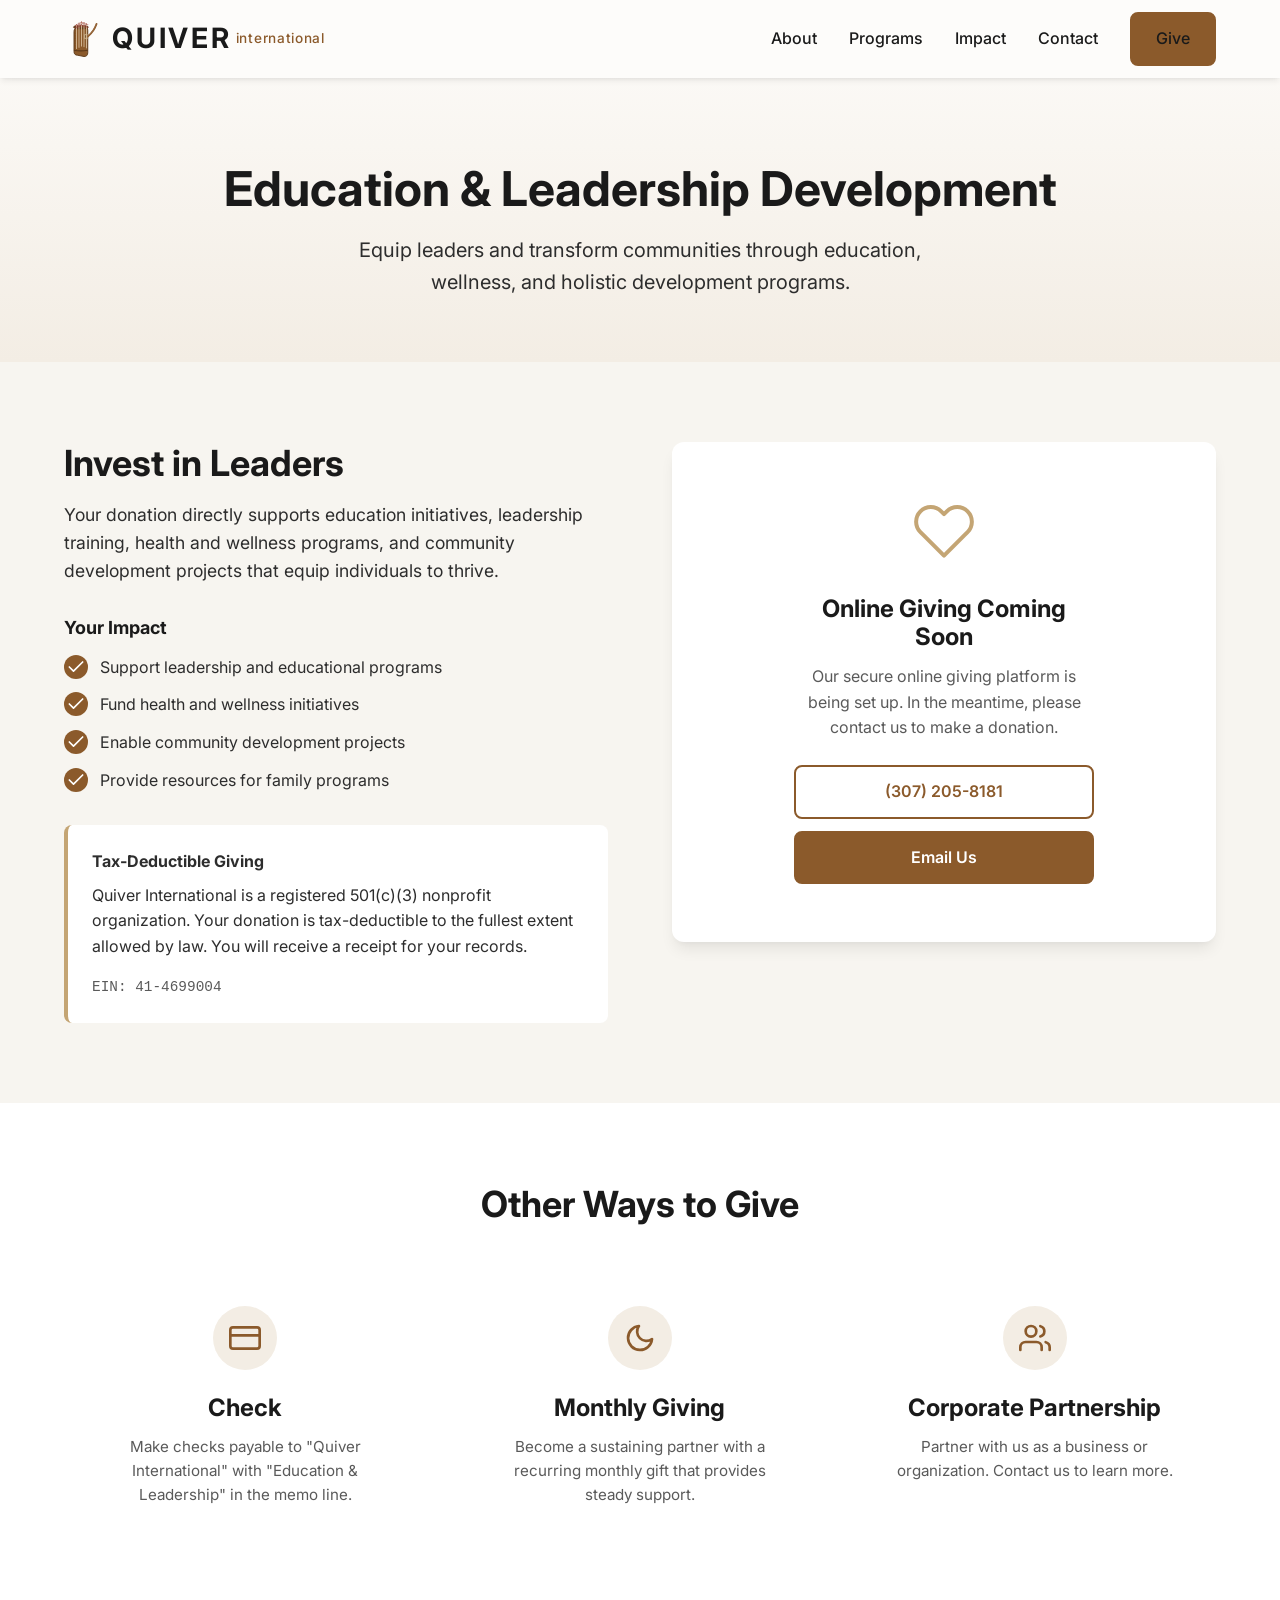
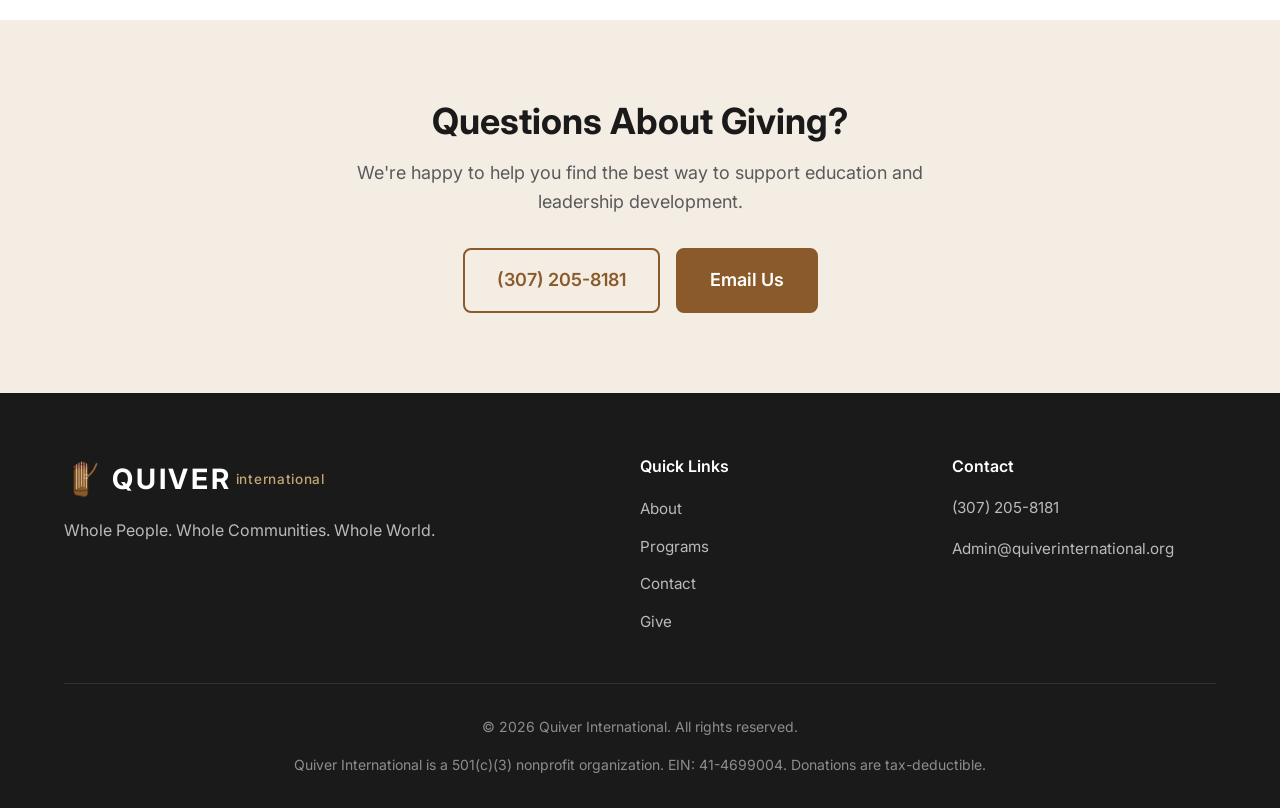
==== give-education.html @ b3d5ebae "Change giving pages to project-based descriptions - Rename give-wright.html to give-education.html -" ====
<!DOCTYPE html>
<html lang="en">
<head>
    <meta charset="UTF-8">
    <meta name="viewport" content="width=device-width, initial-scale=1.0">
    <title>Education & Leadership Development | Quiver International</title>
    <meta name="description" content="Support education, leadership training, and wellness initiatives through Quiver International. Your donation helps equip individuals and communities.">
    <link rel="icon" type="image/svg+xml" href="assets/images/favicon.svg">
    <link rel="stylesheet" href="assets/css/style.css">
    <link rel="preconnect" href="https://fonts.googleapis.com">
    <link rel="preconnect" href="https://fonts.gstatic.com" crossorigin>
    <link href="https://fonts.googleapis.com/css2?family=Inter:wght@400;500;600;700;800&display=swap" rel="stylesheet">
</head>
<body>
    <!-- Navigation -->
    <nav class="navbar scrolled">
        <div class="container">
            <a href="index.html" class="logo">
                <img src="assets/images/favicon.svg" alt="" class="logo-icon">
                <span class="logo-text">QUIVER</span>
                <span class="logo-accent">international</span>
            </a>
            <button class="nav-toggle" aria-label="Toggle navigation">
                <span></span>
                <span></span>
                <span></span>
            </button>
            <ul class="nav-menu">
                <li><a href="index.html#about">About</a></li>
                <li><a href="index.html#programs">Programs</a></li>
                <li><a href="index.html#impact">Impact</a></li>
                <li><a href="index.html#contact">Contact</a></li>
                <li><a href="give.html" class="btn btn-primary">Give</a></li>
            </ul>
        </div>
    </nav>

    <!-- Give Hero -->
    <header class="page-hero">
        <div class="container">
            <h1>Education & Leadership Development</h1>
            <p>Equip leaders and transform communities through education, wellness, and holistic development programs.</p>
        </div>
    </header>

    <!-- Give Section -->
    <section class="section give-section">
        <div class="container">
            <div class="give-content">
                <div class="give-info">
                    <h2>Invest in Leaders</h2>
                    <p>Your donation directly supports education initiatives, leadership training, health and wellness programs, and community development projects that equip individuals to thrive.</p>

                    <div class="give-impact">
                        <h3>Your Impact</h3>
                        <ul class="impact-list">
                            <li>
                                <span class="impact-icon">
                                    <svg xmlns="http://www.w3.org/2000/svg" width="20" height="20" viewBox="0 0 24 24" fill="none" stroke="currentColor" stroke-width="2" stroke-linecap="round" stroke-linejoin="round"><polyline points="20 6 9 17 4 12"></polyline></svg>
                                </span>
                                <span>Support leadership and educational programs</span>
                            </li>
                            <li>
                                <span class="impact-icon">
                                    <svg xmlns="http://www.w3.org/2000/svg" width="20" height="20" viewBox="0 0 24 24" fill="none" stroke="currentColor" stroke-width="2" stroke-linecap="round" stroke-linejoin="round"><polyline points="20 6 9 17 4 12"></polyline></svg>
                                </span>
                                <span>Fund health and wellness initiatives</span>
                            </li>
                            <li>
                                <span class="impact-icon">
                                    <svg xmlns="http://www.w3.org/2000/svg" width="20" height="20" viewBox="0 0 24 24" fill="none" stroke="currentColor" stroke-width="2" stroke-linecap="round" stroke-linejoin="round"><polyline points="20 6 9 17 4 12"></polyline></svg>
                                </span>
                                <span>Enable community development projects</span>
                            </li>
                            <li>
                                <span class="impact-icon">
                                    <svg xmlns="http://www.w3.org/2000/svg" width="20" height="20" viewBox="0 0 24 24" fill="none" stroke="currentColor" stroke-width="2" stroke-linecap="round" stroke-linejoin="round"><polyline points="20 6 9 17 4 12"></polyline></svg>
                                </span>
                                <span>Provide resources for family programs</span>
                            </li>
                        </ul>
                    </div>

                    <div class="tax-info">
                        <p><strong>Tax-Deductible Giving</strong></p>
                        <p>Quiver International is a registered 501(c)(3) nonprofit organization. Your donation is tax-deductible to the fullest extent allowed by law. You will receive a receipt for your records.</p>
                        <p class="ein">EIN: 41-4699004</p>
                    </div>
                </div>

                <div class="give-form-wrapper">
                    <div class="give-form-container">
                        <!--
                        =============================================
                        IFRAME PLACEHOLDER FOR ANCHORCRM.IO
                        Education & Leadership Development Fund
                        =============================================
                        Replace this placeholder with your AnchorCRM
                        giving form iframe. Example:

                        <iframe
                            src="https://quiverinternational.anchorcrm.io/give/education-leadership/embed"
                            width="100%"
                            height="600"
                            frameborder="0"
                            title="Education & Leadership Donation Form">
                        </iframe>
                        =============================================
                        -->
                        <div id="giving-form-placeholder" class="giving-placeholder">
                            <div class="placeholder-content">
                                <svg xmlns="http://www.w3.org/2000/svg" width="64" height="64" viewBox="0 0 24 24" fill="none" stroke="currentColor" stroke-width="1.5" stroke-linecap="round" stroke-linejoin="round"><path d="M20.84 4.61a5.5 5.5 0 0 0-7.78 0L12 5.67l-1.06-1.06a5.5 5.5 0 0 0-7.78 7.78l1.06 1.06L12 21.23l7.78-7.78 1.06-1.06a5.5 5.5 0 0 0 0-7.78z"></path></svg>
                                <h3>Online Giving Coming Soon</h3>
                                <p>Our secure online giving platform is being set up. In the meantime, please contact us to make a donation.</p>
                                <div class="placeholder-contact">
                                    <a href="tel:+13072058181" class="btn btn-outline">(307) 205-8181</a>
                                    <a href="mailto:Admin@quiverinternational.org" class="btn btn-primary">Email Us</a>
                                </div>
                            </div>
                        </div>
                    </div>
                </div>
            </div>
        </div>
    </section>

    <!-- Other Ways to Give -->
    <section class="section other-giving">
        <div class="container">
            <div class="section-header">
                <h2>Other Ways to Give</h2>
            </div>
            <div class="giving-options">
                <div class="giving-option">
                    <div class="giving-option-icon">
                        <svg xmlns="http://www.w3.org/2000/svg" width="32" height="32" viewBox="0 0 24 24" fill="none" stroke="currentColor" stroke-width="2" stroke-linecap="round" stroke-linejoin="round"><rect x="1" y="4" width="22" height="16" rx="2" ry="2"></rect><line x1="1" y1="10" x2="23" y2="10"></line></svg>
                    </div>
                    <h3>Check</h3>
                    <p>Make checks payable to "Quiver International" with "Education & Leadership" in the memo line.</p>
                </div>
                <div class="giving-option">
                    <div class="giving-option-icon">
                        <svg xmlns="http://www.w3.org/2000/svg" width="32" height="32" viewBox="0 0 24 24" fill="none" stroke="currentColor" stroke-width="2" stroke-linecap="round" stroke-linejoin="round"><path d="M21 12.79A9 9 0 1 1 11.21 3 7 7 0 0 0 21 12.79z"></path></svg>
                    </div>
                    <h3>Monthly Giving</h3>
                    <p>Become a sustaining partner with a recurring monthly gift that provides steady support.</p>
                </div>
                <div class="giving-option">
                    <div class="giving-option-icon">
                        <svg xmlns="http://www.w3.org/2000/svg" width="32" height="32" viewBox="0 0 24 24" fill="none" stroke="currentColor" stroke-width="2" stroke-linecap="round" stroke-linejoin="round"><path d="M17 21v-2a4 4 0 0 0-4-4H5a4 4 0 0 0-4 4v2"></path><circle cx="9" cy="7" r="4"></circle><path d="M23 21v-2a4 4 0 0 0-3-3.87"></path><path d="M16 3.13a4 4 0 0 1 0 7.75"></path></svg>
                    </div>
                    <h3>Corporate Partnership</h3>
                    <p>Partner with us as a business or organization. Contact us to learn more.</p>
                </div>
            </div>
        </div>
    </section>

    <!-- Contact CTA -->
    <section class="section cta">
        <div class="container">
            <div class="cta-content">
                <h2>Questions About Giving?</h2>
                <p>We're happy to help you find the best way to support education and leadership development.</p>
                <div class="cta-buttons">
                    <a href="tel:+13072058181" class="btn btn-outline btn-large">(307) 205-8181</a>
                    <a href="mailto:Admin@quiverinternational.org" class="btn btn-primary btn-large">Email Us</a>
                </div>
            </div>
        </div>
    </section>

    <!-- Footer -->
    <footer class="footer">
        <div class="container">
            <div class="footer-content">
                <div class="footer-brand">
                    <a href="index.html" class="logo">
                        <img src="assets/images/favicon.svg" alt="" class="logo-icon">
                        <span class="logo-text">QUIVER</span>
                        <span class="logo-accent">international</span>
                    </a>
                    <p>Whole People. Whole Communities. Whole World.</p>
                </div>
                <div class="footer-links">
                    <h4>Quick Links</h4>
                    <ul>
                        <li><a href="index.html#about">About</a></li>
                        <li><a href="index.html#programs">Programs</a></li>
                        <li><a href="index.html#contact">Contact</a></li>
                        <li><a href="give.html">Give</a></li>
                    </ul>
                </div>
                <div class="footer-contact">
                    <h4>Contact</h4>
                    <p><a href="tel:+13072058181">(307) 205-8181</a></p>
                    <p><a href="mailto:Admin@quiverinternational.org">Admin@quiverinternational.org</a></p>
                </div>
            </div>
            <div class="footer-bottom">
                <p>&copy; 2026 Quiver International. All rights reserved.</p>
                <p>Quiver International is a 501(c)(3) nonprofit organization. EIN: 41-4699004. Donations are tax-deductible.</p>
            </div>
        </div>
    </footer>

    <script>
        // Mobile navigation toggle
        const navToggle = document.querySelector('.nav-toggle');
        const navMenu = document.querySelector('.nav-menu');

        navToggle.addEventListener('click', () => {
            navMenu.classList.toggle('active');
            navToggle.classList.toggle('active');
        });
    </script>
</body>
</html>
---- assets/css/style.css ----
/* ========================================
   QUIVER INTERNATIONAL - STYLESHEET
   Light Professional Theme
   ======================================== */

/* CSS Variables - Warm Brown/Tan Palette */
:root {
    --color-primary: #8B5A2B;
    --color-primary-dark: #5D3A1A;
    --color-primary-light: #A0724A;
    --color-secondary: #1A1A1A;
    --color-accent: #C4A574;
    --color-accent-dark: #A68B5B;
    --color-text: #2D2D2D;
    --color-text-light: #5A5A5A;
    --color-background: #FDFCFA;
    --color-background-alt: #F7F5F0;
    --color-background-warm: #F3EDE4;
    --color-border: #E5DED3;
    --font-primary: 'Inter', -apple-system, BlinkMacSystemFont, sans-serif;
    --font-heading: 'Inter', -apple-system, BlinkMacSystemFont, sans-serif;
    --shadow-sm: 0 1px 2px 0 rgb(0 0 0 / 0.04);
    --shadow: 0 4px 6px -1px rgb(0 0 0 / 0.07), 0 2px 4px -2px rgb(0 0 0 / 0.05);
    --shadow-lg: 0 10px 15px -3px rgb(0 0 0 / 0.08), 0 4px 6px -4px rgb(0 0 0 / 0.05);
    --radius: 8px;
    --radius-lg: 12px;
    --transition: all 0.3s ease;
}

/* Reset & Base */
*, *::before, *::after {
    box-sizing: border-box;
    margin: 0;
    padding: 0;
}

html {
    scroll-behavior: smooth;
}

body {
    font-family: var(--font-primary);
    font-size: 16px;
    line-height: 1.6;
    color: var(--color-text);
    background-color: var(--color-background);
}

h1, h2, h3, h4, h5, h6 {
    font-family: var(--font-heading);
    font-weight: 700;
    line-height: 1.2;
    color: var(--color-secondary);
}

h1 { font-size: 3rem; }
h2 { font-size: 2.25rem; }
h3 { font-size: 1.5rem; }
h4 { font-size: 1.25rem; }

p { margin-bottom: 1rem; }
p:last-child { margin-bottom: 0; }

a {
    color: var(--color-primary);
    text-decoration: none;
    transition: var(--transition);
}

a:hover {
    color: var(--color-primary-dark);
}

img {
    max-width: 100%;
    height: auto;
}

ul {
    list-style: none;
}

/* Container */
.container {
    width: 100%;
    max-width: 1200px;
    margin: 0 auto;
    padding: 0 1.5rem;
}

/* Buttons */
.btn {
    display: inline-block;
    padding: 0.75rem 1.5rem;
    font-family: var(--font-primary);
    font-size: 1rem;
    font-weight: 600;
    text-align: center;
    border-radius: var(--radius);
    border: 2px solid transparent;
    cursor: pointer;
    transition: var(--transition);
}

.btn-primary {
    background-color: var(--color-primary);
    color: white;
    border-color: var(--color-primary);
}

.btn-primary:hover {
    background-color: var(--color-primary-dark);
    border-color: var(--color-primary-dark);
    color: white;
}

.btn-outline {
    background-color: transparent;
    color: var(--color-primary);
    border-color: var(--color-primary);
}

.btn-outline:hover {
    background-color: var(--color-primary);
    color: white;
}

.btn-large {
    padding: 1rem 2rem;
    font-size: 1.125rem;
}

/* Navigation */
.navbar {
    position: fixed;
    top: 0;
    left: 0;
    right: 0;
    z-index: 1000;
    padding: 1rem 0;
    transition: var(--transition);
}

.navbar .container {
    display: flex;
    align-items: center;
    justify-content: space-between;
}

.navbar.scrolled {
    background-color: var(--color-background);
    box-shadow: var(--shadow);
    padding: 0.75rem 0;
}

.logo {
    display: flex;
    align-items: center;
    gap: 0.5rem;
    font-size: 1.5rem;
    font-weight: 700;
}

.logo-icon {
    width: 40px;
    height: 40px;
}

.logo-text {
    font-family: var(--font-heading);
    font-size: 1.75rem;
    font-weight: 700;
    letter-spacing: 0.1em;
    text-transform: uppercase;
    color: var(--color-secondary);
}

.logo-accent {
    font-family: var(--font-primary);
    font-size: 0.85rem;
    font-weight: 500;
    letter-spacing: 0.05em;
    text-transform: lowercase;
    color: var(--color-primary);
    margin-left: -0.25rem;
}

.nav-menu {
    display: flex;
    align-items: center;
    gap: 2rem;
}

.nav-menu a {
    font-weight: 500;
    color: var(--color-secondary);
}

.nav-menu a:hover {
    color: var(--color-primary);
}

.nav-toggle {
    display: none;
    flex-direction: column;
    gap: 5px;
    background: none;
    border: none;
    cursor: pointer;
    padding: 0.5rem;
}

.nav-toggle span {
    width: 24px;
    height: 2px;
    background-color: var(--color-secondary);
    transition: var(--transition);
}

/* Hero Section - Light Theme */
.hero {
    position: relative;
    min-height: 100vh;
    display: flex;
    align-items: center;
    background: linear-gradient(180deg, #FDFCFA 0%, #F3EDE4 100%);
    overflow: hidden;
}

.hero-overlay {
    position: absolute;
    inset: 0;
    background: url('data:image/svg+xml,<svg xmlns="http://www.w3.org/2000/svg" viewBox="0 0 100 100"><defs><pattern id="grain" width="100" height="100" patternUnits="userSpaceOnUse"><circle cx="50" cy="50" r="1" fill="%23C4A574" opacity="0.03"/></pattern></defs><rect width="100" height="100" fill="url(%23grain)"/></svg>');
    opacity: 0.5;
}

.hero-content {
    position: relative;
    z-index: 1;
    max-width: 700px;
}

.hero h1 {
    color: var(--color-secondary);
    font-size: 3.5rem;
    margin-bottom: 1.5rem;
    line-height: 1.1;
}

.hero-subtitle {
    font-size: 1.25rem;
    color: var(--color-text);
    margin-bottom: 2rem;
    line-height: 1.7;
}

.hero-buttons {
    display: flex;
    gap: 1rem;
    flex-wrap: wrap;
}

.hero .btn-primary {
    background-color: var(--color-primary);
    border-color: var(--color-primary);
}

.hero .btn-primary:hover {
    background-color: var(--color-primary-dark);
    border-color: var(--color-primary-dark);
}

.hero .btn-outline {
    color: var(--color-primary);
    border-color: var(--color-primary);
}

.hero .btn-outline:hover {
    background-color: var(--color-primary);
    color: white;
}

/* Page Hero - Light Theme */
.page-hero {
    padding: 10rem 0 4rem;
    background: linear-gradient(180deg, #FDFCFA 0%, #F3EDE4 100%);
    text-align: center;
}

.page-hero h1 {
    color: var(--color-secondary);
    margin-bottom: 1rem;
}

.page-hero p {
    color: var(--color-text);
    font-size: 1.25rem;
    max-width: 600px;
    margin: 0 auto;
}

/* Sections */
.section {
    padding: 5rem 0;
}

.section-header {
    text-align: center;
    max-width: 700px;
    margin: 0 auto 3rem;
}

.section-header.light h2,
.section-header.light .section-subtitle {
    color: white;
}

.section-subtitle {
    font-size: 1.125rem;
    color: var(--color-text-light);
    margin-top: 0.75rem;
}

/* About Section */
.about {
    background-color: var(--color-background-alt);
}

.about-grid {
    display: grid;
    grid-template-columns: 1fr 1fr;
    gap: 3rem;
    align-items: start;
}

.about-content p {
    font-size: 1.1rem;
    color: var(--color-text);
}

.about-stats {
    display: flex;
    flex-direction: column;
    gap: 1.5rem;
}

.stat-card {
    background: white;
    padding: 1.5rem;
    border-radius: var(--radius-lg);
    box-shadow: var(--shadow);
    display: flex;
    gap: 1rem;
    align-items: flex-start;
}

.stat-icon {
    flex-shrink: 0;
    width: 56px;
    height: 56px;
    background: linear-gradient(135deg, var(--color-primary-light), var(--color-primary));
    border-radius: var(--radius);
    display: flex;
    align-items: center;
    justify-content: center;
    color: white;
}

.stat-card h3 {
    font-family: var(--font-primary);
    font-size: 1.125rem;
    margin-bottom: 0.25rem;
}

.stat-card p {
    font-size: 0.9rem;
    color: var(--color-text-light);
}

/* Programs Section */
.programs-grid {
    display: grid;
    grid-template-columns: repeat(3, 1fr);
    gap: 2rem;
}

.program-card {
    background: white;
    padding: 2rem;
    border-radius: var(--radius-lg);
    box-shadow: var(--shadow);
    border: 1px solid var(--color-border);
    transition: var(--transition);
}

.program-card:hover {
    transform: translateY(-4px);
    box-shadow: var(--shadow-lg);
}

.program-icon {
    color: var(--color-primary);
    margin-bottom: 1.5rem;
}

.program-card h3 {
    font-family: var(--font-primary);
    font-size: 1.25rem;
    margin-bottom: 0.75rem;
}

.program-card p {
    color: var(--color-text-light);
    font-size: 0.95rem;
}

/* Featured program highlight */
.program-card.featured {
    border-color: var(--color-accent);
    border-width: 2px;
}

.program-card.featured .program-icon {
    color: var(--color-accent);
}

/* Impact Section */
.impact {
    background: linear-gradient(135deg, #5D3A1A 0%, #1A1A1A 100%);
    color: white;
}

.impact-content {
    max-width: 800px;
    margin: 0 auto;
    text-align: center;
}

.impact-text blockquote {
    font-family: var(--font-heading);
    font-size: 1.75rem;
    font-style: italic;
    margin-bottom: 1.5rem;
    line-height: 1.5;
}

.impact-text cite {
    display: block;
    font-style: normal;
    font-size: 1rem;
    color: var(--color-accent);
    margin-top: 0.5rem;
}

.impact-text p {
    font-size: 1.125rem;
    color: rgba(255, 255, 255, 0.9);
}

/* CTA Section */
.cta {
    background-color: var(--color-background-warm);
    text-align: center;
}

.cta-content {
    max-width: 600px;
    margin: 0 auto;
}

.cta h2 {
    margin-bottom: 1rem;
}

.cta p {
    font-size: 1.125rem;
    color: var(--color-text-light);
    margin-bottom: 2rem;
}

.cta-buttons {
    display: flex;
    justify-content: center;
    gap: 1rem;
    flex-wrap: wrap;
}

/* Contact Section */
.contact-grid {
    display: grid;
    grid-template-columns: 1fr 1.5fr;
    gap: 4rem;
}

.contact-info {
    display: flex;
    flex-direction: column;
    gap: 2rem;
}

.contact-item {
    display: flex;
    gap: 1rem;
    align-items: flex-start;
}

.contact-icon {
    flex-shrink: 0;
    width: 48px;
    height: 48px;
    background: var(--color-primary);
    border-radius: var(--radius);
    display: flex;
    align-items: center;
    justify-content: center;
    color: white;
}

.contact-item h4 {
    font-family: var(--font-primary);
    font-size: 1rem;
    margin-bottom: 0.25rem;
}

.contact-item a,
.contact-item p {
    color: var(--color-text-light);
    font-size: 1rem;
}

.contact-item a:hover {
    color: var(--color-primary);
}

/* Contact Form */
.contact-form {
    display: flex;
    flex-direction: column;
    gap: 1.5rem;
}

.form-group {
    display: flex;
    flex-direction: column;
    gap: 0.5rem;
}

.form-group label {
    font-weight: 500;
    color: var(--color-secondary);
}

.form-group input,
.form-group textarea {
    padding: 0.875rem 1rem;
    font-family: var(--font-primary);
    font-size: 1rem;
    border: 1px solid var(--color-border);
    border-radius: var(--radius);
    background-color: white;
    transition: var(--transition);
}

.form-group input:focus,
.form-group textarea:focus {
    outline: none;
    border-color: var(--color-primary);
    box-shadow: 0 0 0 3px rgba(139, 90, 43, 0.15);
}

.form-group textarea {
    resize: vertical;
    min-height: 120px;
}

/* Footer */
.footer {
    background-color: var(--color-secondary);
    color: white;
    padding: 4rem 0 2rem;
}

.footer-content {
    display: grid;
    grid-template-columns: 2fr 1fr 1fr;
    gap: 3rem;
    padding-bottom: 3rem;
    border-bottom: 1px solid rgba(255, 255, 255, 0.1);
}

.footer-brand p {
    color: rgba(255, 255, 255, 0.7);
    margin-top: 1rem;
}

.footer .logo-text {
    color: white;
}

.footer .logo-accent {
    color: var(--color-accent);
}

.footer h4 {
    color: white;
    font-family: var(--font-primary);
    font-size: 1rem;
    font-weight: 600;
    margin-bottom: 1.25rem;
}

.footer-links ul {
    display: flex;
    flex-direction: column;
    gap: 0.75rem;
}

.footer-links a,
.footer-contact a,
.footer-contact p {
    color: rgba(255, 255, 255, 0.7);
    font-size: 0.95rem;
}

.footer-links a:hover,
.footer-contact a:hover {
    color: white;
}

.footer-bottom {
    padding-top: 2rem;
    text-align: center;
}

.footer-bottom p {
    color: rgba(255, 255, 255, 0.5);
    font-size: 0.875rem;
}

/* Give Page Styles */
.give-section {
    background-color: var(--color-background-alt);
}

.give-content {
    display: grid;
    grid-template-columns: 1fr 1fr;
    gap: 4rem;
    align-items: start;
}

.give-info h2 {
    margin-bottom: 1rem;
}

.give-info > p {
    font-size: 1.1rem;
    color: var(--color-text);
    margin-bottom: 2rem;
}

.give-impact {
    margin-bottom: 2rem;
}

.give-impact h3 {
    font-family: var(--font-primary);
    font-size: 1.125rem;
    margin-bottom: 1rem;
}

.impact-list {
    display: flex;
    flex-direction: column;
    gap: 0.75rem;
}

.impact-list li {
    display: flex;
    align-items: flex-start;
    gap: 0.75rem;
}

.impact-icon {
    flex-shrink: 0;
    width: 24px;
    height: 24px;
    background: var(--color-primary);
    border-radius: 50%;
    display: flex;
    align-items: center;
    justify-content: center;
    color: white;
}

.impact-list span:last-child {
    color: var(--color-text);
}

.tax-info {
    background: white;
    padding: 1.5rem;
    border-radius: var(--radius);
    border-left: 4px solid var(--color-accent);
}

.tax-info p:first-child {
    margin-bottom: 0.5rem;
}

.tax-info .ein {
    font-family: monospace;
    color: var(--color-text-light);
    font-size: 0.9rem;
    margin-top: 0.75rem;
}

.give-form-container {
    background: white;
    border-radius: var(--radius-lg);
    box-shadow: var(--shadow-lg);
    overflow: hidden;
    min-height: 500px;
}

.giving-placeholder {
    display: flex;
    align-items: center;
    justify-content: center;
    min-height: 500px;
    padding: 3rem;
    text-align: center;
}

.placeholder-content {
    max-width: 300px;
}

.placeholder-content svg {
    color: var(--color-accent);
    margin-bottom: 1.5rem;
}

.placeholder-content h3 {
    font-family: var(--font-primary);
    margin-bottom: 0.75rem;
}

.placeholder-content p {
    color: var(--color-text-light);
    margin-bottom: 1.5rem;
}

.placeholder-contact {
    display: flex;
    flex-direction: column;
    gap: 0.75rem;
}

/* Other Giving Options */
.other-giving {
    background: white;
}

.giving-options {
    display: grid;
    grid-template-columns: repeat(3, 1fr);
    gap: 2rem;
}

.giving-option {
    text-align: center;
    padding: 2rem;
}

.giving-option-icon {
    width: 64px;
    height: 64px;
    background: var(--color-background-warm);
    border-radius: 50%;
    display: flex;
    align-items: center;
    justify-content: center;
    margin: 0 auto 1.5rem;
    color: var(--color-primary);
}

.giving-option h3 {
    font-family: var(--font-primary);
    margin-bottom: 0.75rem;
}

.giving-option p {
    color: var(--color-text-light);
    font-size: 0.95rem;
}

/* Responsive Styles */
@media (max-width: 1024px) {
    .programs-grid {
        grid-template-columns: repeat(2, 1fr);
    }

    .footer-content {
        grid-template-columns: 1fr 1fr;
    }

    .footer-brand {
        grid-column: span 2;
    }
}

@media (max-width: 768px) {
    h1 { font-size: 2.25rem; }
    h2 { font-size: 1.75rem; }

    .nav-toggle {
        display: flex;
    }

    .nav-menu {
        position: fixed;
        top: 0;
        right: -100%;
        width: 80%;
        max-width: 300px;
        height: 100vh;
        background: var(--color-background);
        flex-direction: column;
        align-items: flex-start;
        padding: 6rem 2rem 2rem;
        gap: 1.5rem;
        transition: var(--transition);
        box-shadow: var(--shadow-lg);
    }

    .nav-menu.active {
        right: 0;
    }

    .nav-menu a {
        color: var(--color-secondary) !important;
        font-size: 1.125rem;
    }

    .nav-toggle.active span:nth-child(1) {
        transform: rotate(45deg) translate(5px, 5px);
    }

    .nav-toggle.active span:nth-child(2) {
        opacity: 0;
    }

    .nav-toggle.active span:nth-child(3) {
        transform: rotate(-45deg) translate(5px, -5px);
    }

    .hero h1 {
        font-size: 2.5rem;
    }

    .hero-buttons {
        flex-direction: column;
    }

    .about-grid,
    .contact-grid,
    .give-content {
        grid-template-columns: 1fr;
    }

    .programs-grid,
    .giving-options {
        grid-template-columns: 1fr;
    }

    .footer-content {
        grid-template-columns: 1fr;
        text-align: center;
    }

    .footer-brand {
        grid-column: auto;
    }

    .section {
        padding: 3rem 0;
    }
}

@media (max-width: 480px) {
    .container {
        padding: 0 1rem;
    }

    .hero h1 {
        font-size: 2rem;
    }

    .btn-large {
        padding: 0.875rem 1.5rem;
        font-size: 1rem;
    }
}
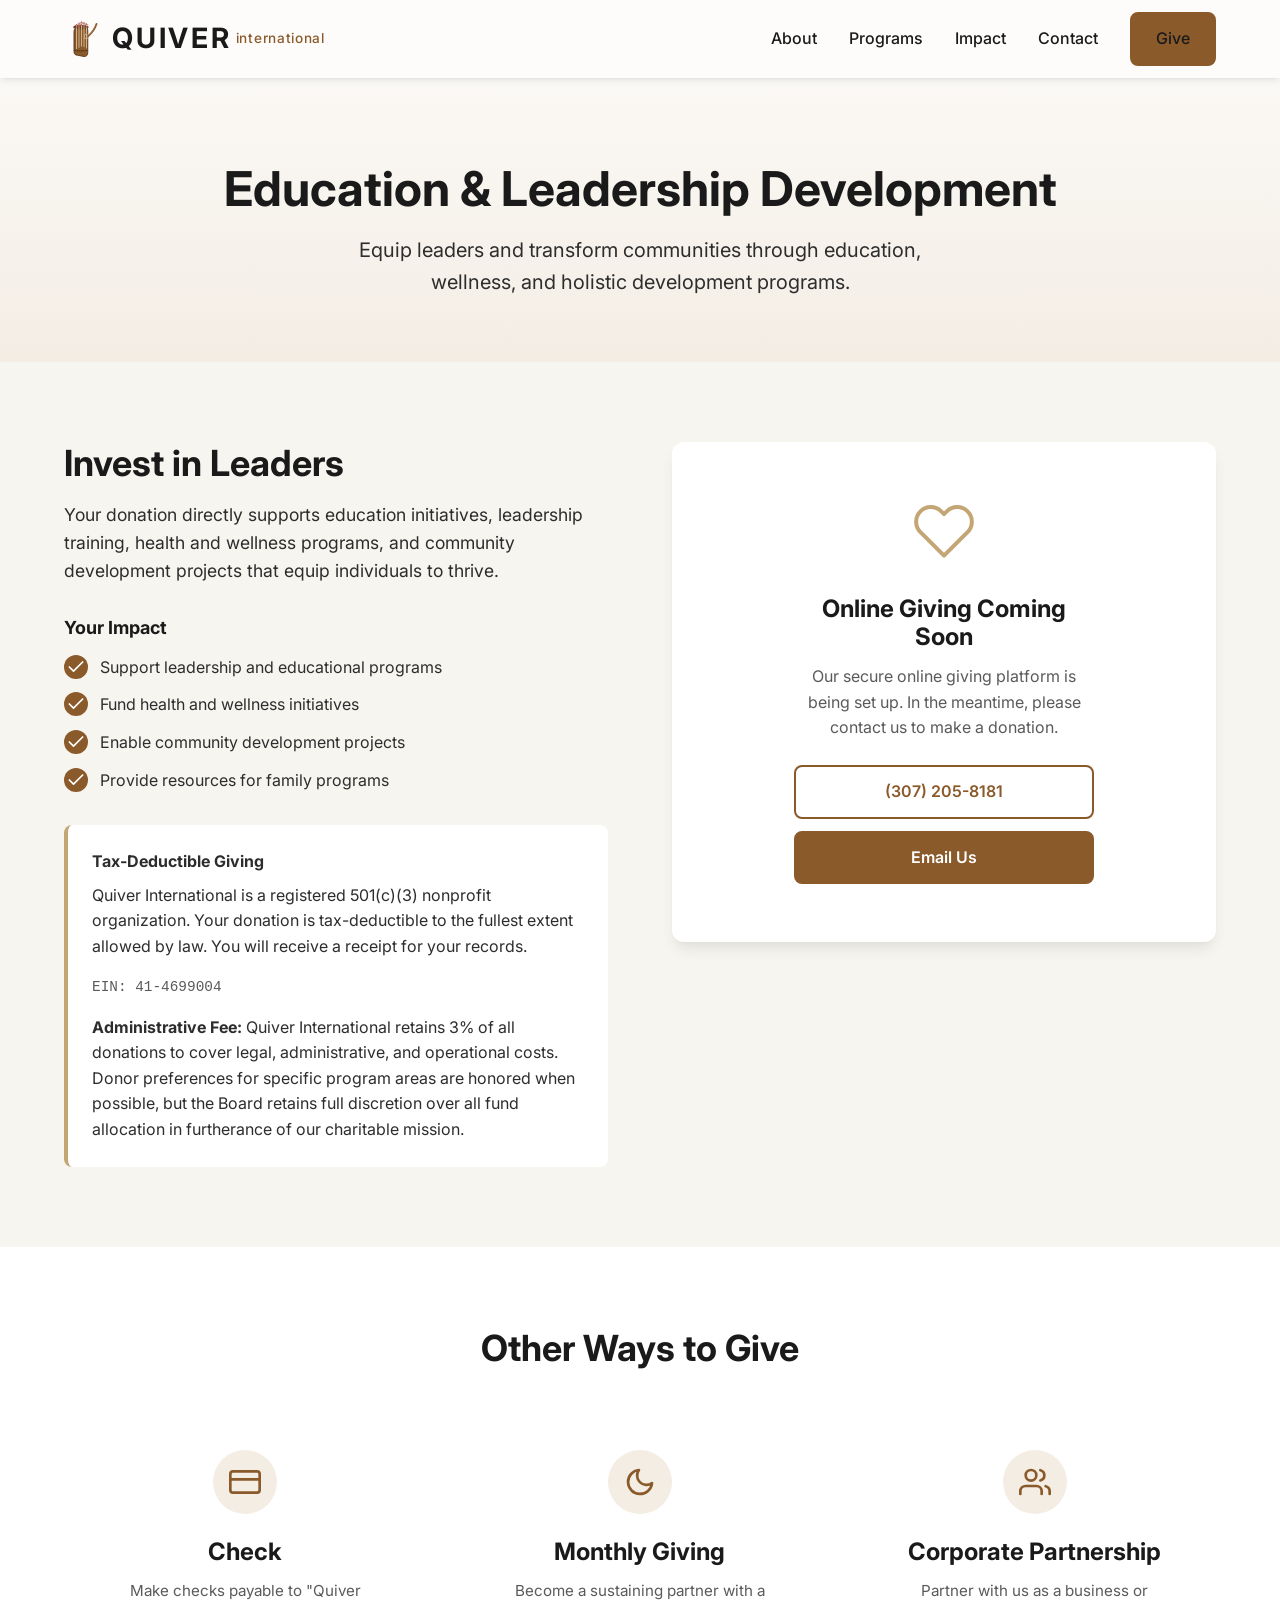
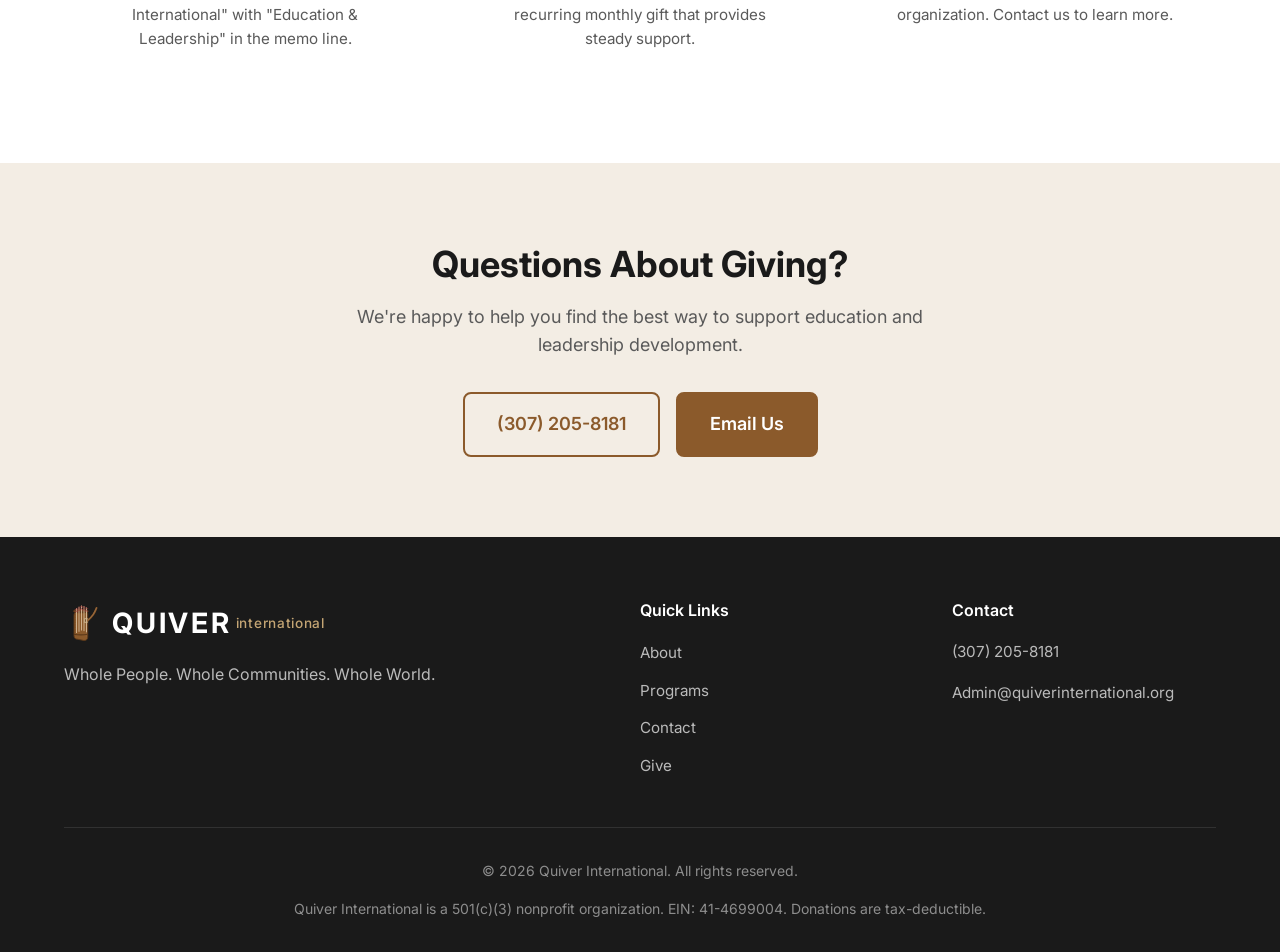
==== commit 2fda3c41: "Add 3% admin fee and donor discretion language to giving pages - Added administrative fee disclosure" ====
--- a/give-education.html
+++ b/give-education.html
@@ -85,6 +85,7 @@
                         <p><strong>Tax-Deductible Giving</strong></p>
                         <p>Quiver International is a registered 501(c)(3) nonprofit organization. Your donation is tax-deductible to the fullest extent allowed by law. You will receive a receipt for your records.</p>
                         <p class="ein">EIN: 41-4699004</p>
+                        <p class="admin-note"><strong>Administrative Fee:</strong> Quiver International retains 3% of all donations to cover legal, administrative, and operational costs. Donor preferences for specific program areas are honored when possible, but the Board retains full discretion over all fund allocation in furtherance of our charitable mission.</p>
                     </div>
                 </div>
 
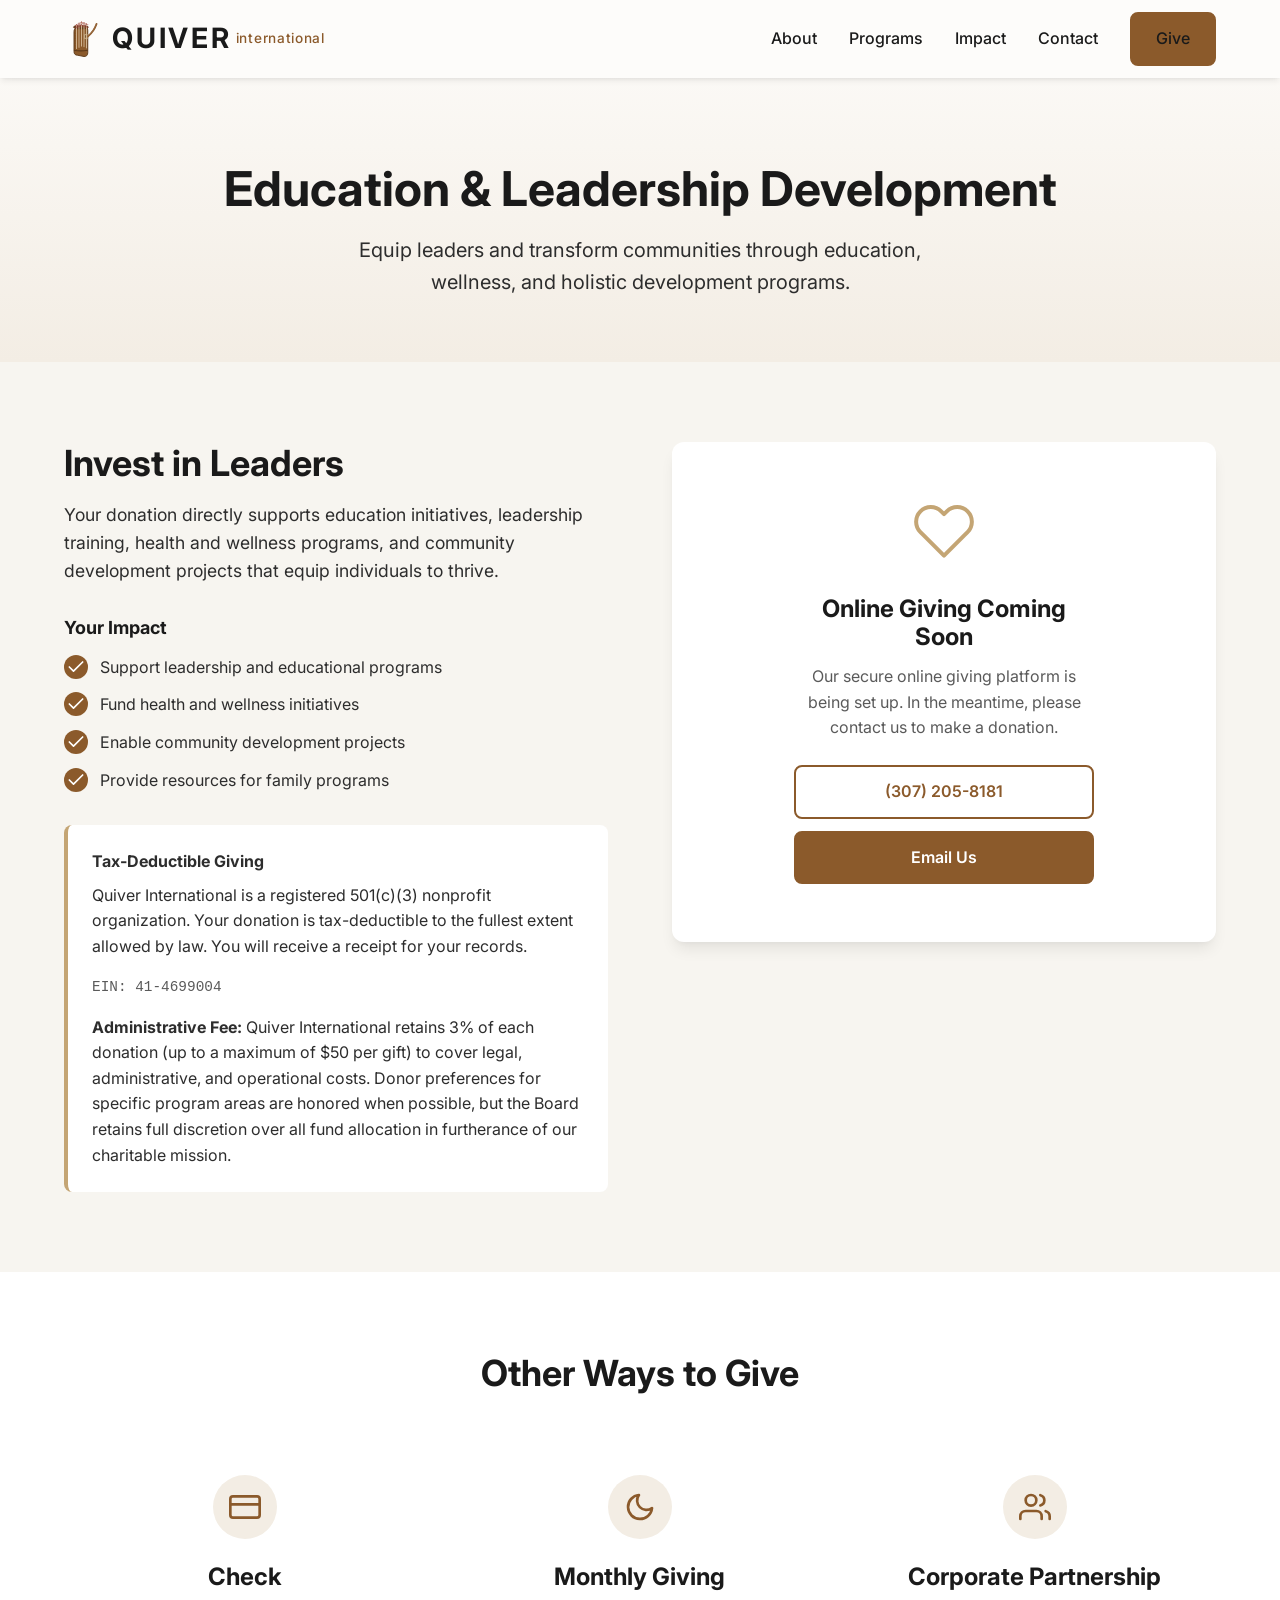
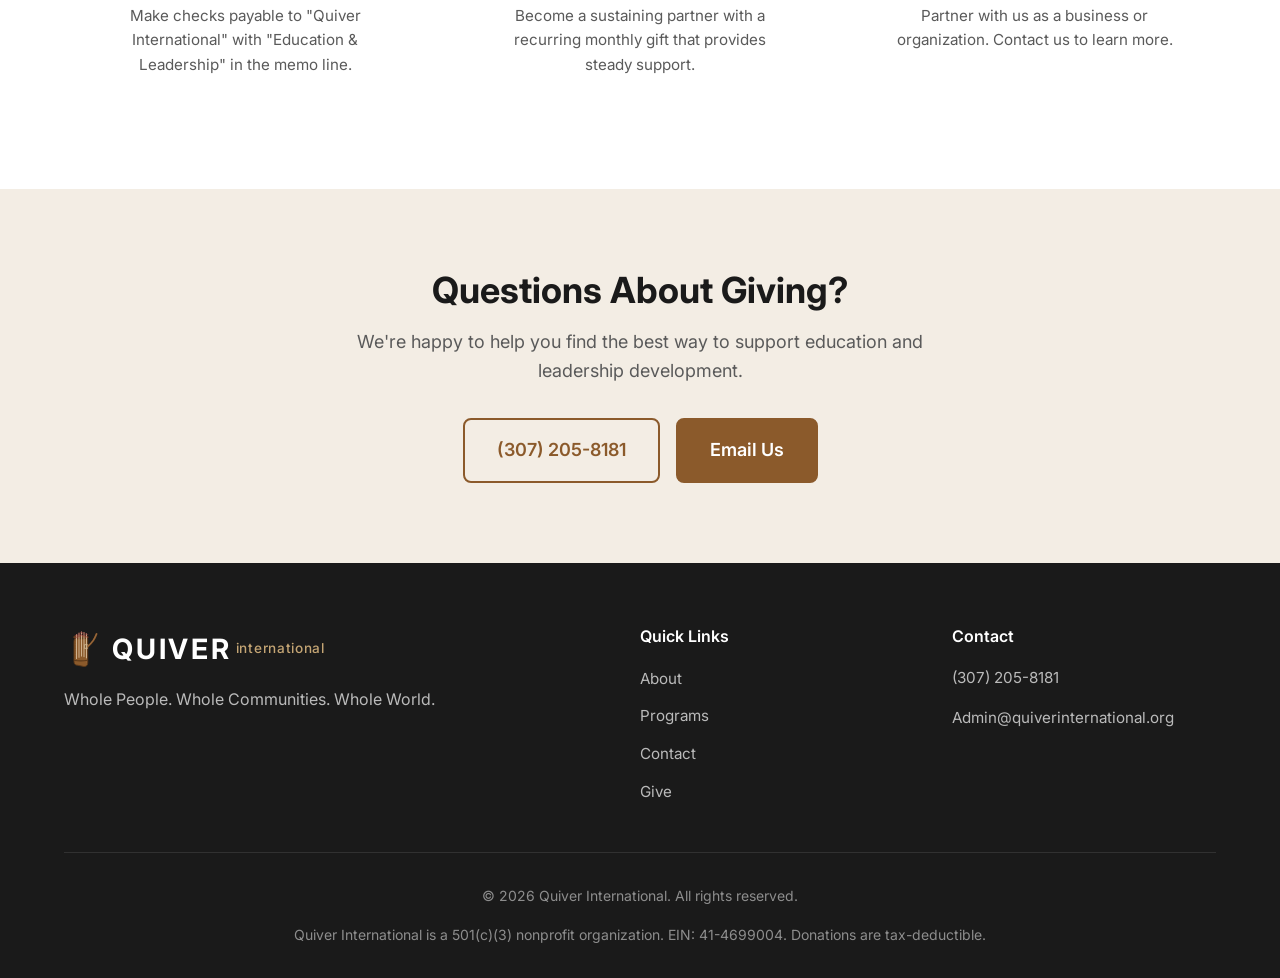
==== commit a70ccf9c: "Cap admin fee at $50 per gift - 3% up to maximum of $50 per donation - Protects large one-time gifts" ====
--- a/give-education.html
+++ b/give-education.html
@@ -85,7 +85,7 @@
                         <p><strong>Tax-Deductible Giving</strong></p>
                         <p>Quiver International is a registered 501(c)(3) nonprofit organization. Your donation is tax-deductible to the fullest extent allowed by law. You will receive a receipt for your records.</p>
                         <p class="ein">EIN: 41-4699004</p>
-                        <p class="admin-note"><strong>Administrative Fee:</strong> Quiver International retains 3% of all donations to cover legal, administrative, and operational costs. Donor preferences for specific program areas are honored when possible, but the Board retains full discretion over all fund allocation in furtherance of our charitable mission.</p>
+                        <p class="admin-note"><strong>Administrative Fee:</strong> Quiver International retains 3% of each donation (up to a maximum of $50 per gift) to cover legal, administrative, and operational costs. Donor preferences for specific program areas are honored when possible, but the Board retains full discretion over all fund allocation in furtherance of our charitable mission.</p>
                     </div>
                 </div>
 
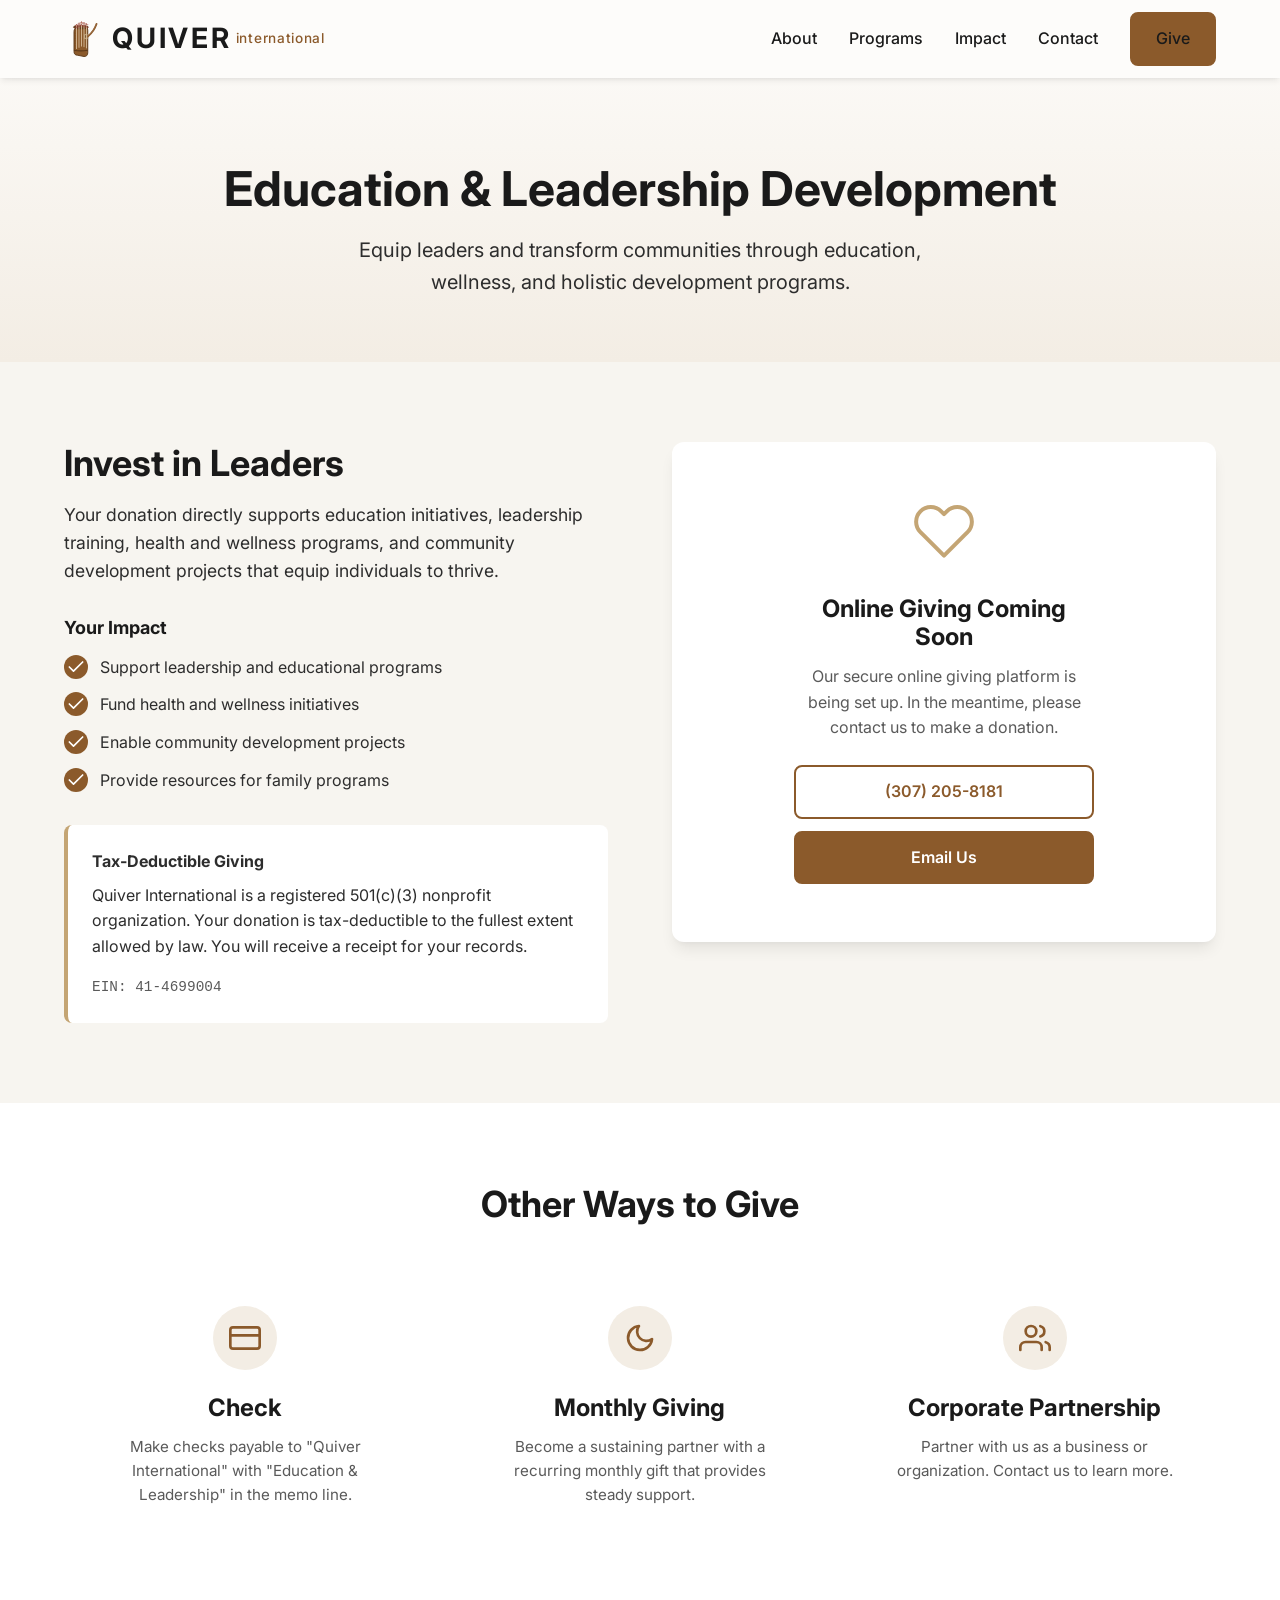
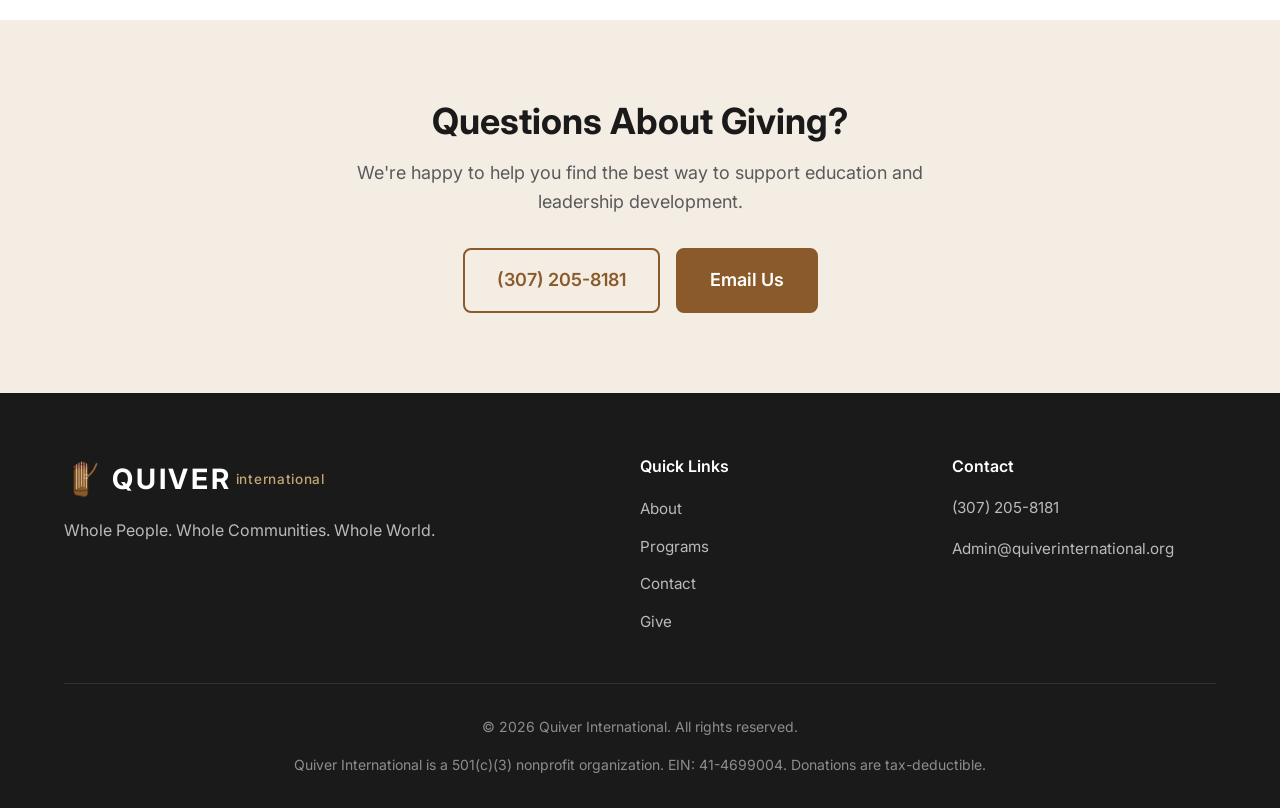
==== commit cdae4476: "Remove Administrative Fee disclosure from all give pages Drop the 3% admin-note paragraph from give." ====
--- a/give-education.html
+++ b/give-education.html
@@ -85,7 +85,6 @@
                         <p><strong>Tax-Deductible Giving</strong></p>
                         <p>Quiver International is a registered 501(c)(3) nonprofit organization. Your donation is tax-deductible to the fullest extent allowed by law. You will receive a receipt for your records.</p>
                         <p class="ein">EIN: 41-4699004</p>
-                        <p class="admin-note"><strong>Administrative Fee:</strong> Quiver International retains 3% of each donation (up to a maximum of $50 per gift) to cover legal, administrative, and operational costs. Donor preferences for specific program areas are honored when possible, but the Board retains full discretion over all fund allocation in furtherance of our charitable mission.</p>
                     </div>
                 </div>
 
--- a/assets/css/style.css
+++ b/assets/css/style.css
@@ -36,6 +36,7 @@
 
 html {
     scroll-behavior: smooth;
+    color-scheme: light;
 }
 
 body {
@@ -755,6 +756,86 @@
     display: flex;
     flex-direction: column;
     gap: 0.75rem;
+}
+
+/* Campaign Cards */
+.campaign-cards {
+    display: flex;
+    flex-direction: column;
+    gap: 1.5rem;
+}
+
+.campaign-card {
+    background: white;
+    border-radius: var(--radius-lg);
+    box-shadow: var(--shadow-lg);
+    padding: 2rem;
+    border-top: 4px solid var(--color-accent);
+    display: block;
+    text-decoration: none;
+    color: inherit;
+    transition: var(--transition);
+}
+
+a.campaign-card:hover {
+    transform: translateY(-2px);
+    box-shadow: 0 20px 25px -5px rgb(0 0 0 / 0.10), 0 8px 10px -6px rgb(0 0 0 / 0.08);
+}
+
+a.campaign-card:hover .campaign-cta {
+    color: var(--color-primary-dark);
+}
+
+.campaign-cta {
+    display: inline-block;
+    font-weight: 600;
+    color: var(--color-primary);
+    margin-top: 0.5rem;
+    transition: var(--transition);
+}
+
+.back-link {
+    color: var(--color-primary);
+    text-decoration: none;
+    font-weight: 500;
+}
+
+.back-link:hover {
+    color: var(--color-primary-dark);
+    text-decoration: underline;
+}
+
+
+.campaign-label {
+    display: inline-block;
+    font-size: 0.75rem;
+    font-weight: 600;
+    text-transform: uppercase;
+    letter-spacing: 0.05em;
+    color: var(--color-primary);
+    background: var(--color-background-warm);
+    padding: 0.25rem 0.75rem;
+    border-radius: 999px;
+    margin-bottom: 0.875rem;
+}
+
+.campaign-card h3 {
+    font-family: var(--font-primary);
+    margin-bottom: 0.75rem;
+}
+
+.campaign-card p {
+    color: var(--color-text-light);
+    margin-bottom: 1.5rem;
+}
+
+.campaign-card .btn {
+    width: 100%;
+}
+
+.campaign-card .btn[disabled] {
+    opacity: 0.6;
+    cursor: not-allowed;
 }
 
 /* Other Giving Options */
